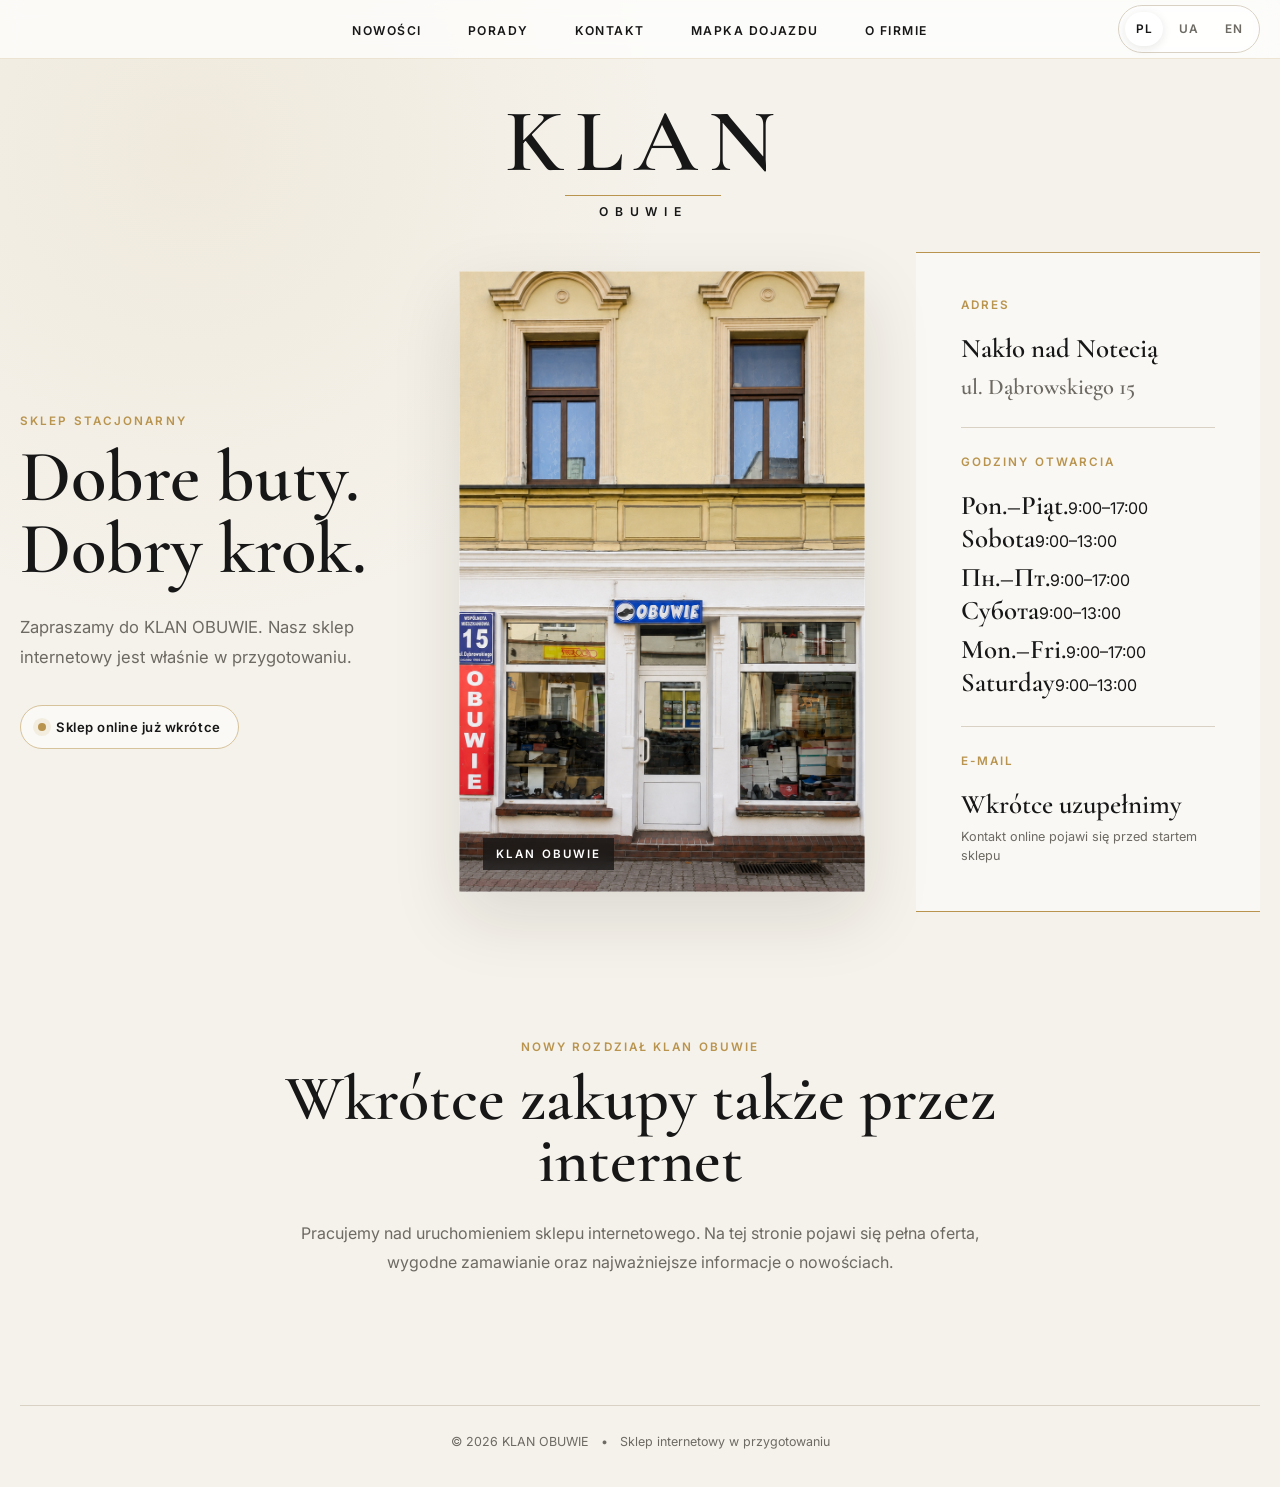
==== index.html @ e63e23c0 "Move directions to separate page and update opening hours" ====
<!doctype html>
<html lang="pl">
<head>
  <meta charset="utf-8">
  <meta name="viewport" content="width=device-width, initial-scale=1">
  <meta name="description" content="KLAN OBUWIE — sklep stacjonarny. Sklep internetowy już wkrótce.">
  <title>KLAN OBUWIE — sklep internetowy już wkrótce</title>
  <link rel="preconnect" href="https://fonts.googleapis.com">
  <link rel="preconnect" href="https://fonts.gstatic.com" crossorigin>
  <link href="https://fonts.googleapis.com/css2?family=Cormorant+Garamond:wght@500;600;700&family=Inter:wght@400;500;600&display=swap" rel="stylesheet">
  <link rel="stylesheet" href="styles.css">
  <link rel="stylesheet" href="nav.css">
  <link rel="stylesheet" href="hours.css">
</head>
<body>
  <div class="top-bar">
    <div class="top-bar-inner">
      <nav class="main-nav" aria-label="Główna nawigacja">
        <a href="#nowosci" data-i18n="navNews">Nowości</a>
        <a href="porady.html" data-i18n="navTips">Porady</a>
        <a href="#kontakt" data-i18n="navContact">Kontakt</a>
        <a href="mapka.html" data-i18n="navMap">Mapka dojazdu</a>
        <a href="#firma" data-i18n="navAbout">O firmie</a>
      </nav>

      <nav class="language-switcher" aria-label="Wybór języka">
        <button class="lang-button active" type="button" data-lang="pl" aria-pressed="true">PL</button>
        <button class="lang-button" type="button" data-lang="uk" aria-pressed="false">UA</button>
        <button class="lang-button" type="button" data-lang="en" aria-pressed="false">EN</button>
      </nav>
    </div>
  </div>

  <header class="site-header">
    <a class="brand" href="#top" aria-label="KLAN OBUWIE — strona główna">
      <span class="brand-name">KLAN</span>
      <span class="brand-subtitle">OBUWIE</span>
    </a>
  </header>

  <main id="top">
    <section class="hero" aria-labelledby="hero-title">
      <div class="hero-copy hero-copy-left">
        <p class="eyebrow" data-i18n="storeType">Sklep stacjonarny</p>
        <h1 id="hero-title" data-i18n-html="heroTitle">Dobre buty.<br>Dobry krok.</h1>
        <p class="lead" data-i18n="lead">Zapraszamy do KLAN OBUWIE. Nasz sklep internetowy jest właśnie w przygotowaniu.</p>
        <div class="launch-badge">
          <span class="launch-dot" aria-hidden="true"></span>
          <span data-i18n="launchBadge">Sklep online już wkrótce</span>
        </div>
      </div>

      <figure class="store-photo-wrap">
        <img class="store-photo" src="klanbuty1.png" alt="Front sklepu obuwniczego KLAN OBUWIE" width="1108" height="1419" data-i18n-alt="photoAlt">
        <figcaption>KLAN OBUWIE</figcaption>
      </figure>

      <aside class="info-card" aria-label="Informacje o sklepie">
        <div class="info-block">
          <span class="info-label" data-i18n="addressLabel">Adres</span>
          <strong class="address-city">Nakło nad Notecią</strong>
          <strong class="address-street">ul. Dąbrowskiego 15</strong>
        </div>
        <div class="divider"></div>
        <div class="info-block">
          <span class="info-label" data-i18n="hoursLabel">Godziny otwarcia</span>

          <div class="hours-schedule hours-pl" lang="pl">
            <div class="hours-row"><strong>Pon.–Piąt.</strong><span>9:00–17:00</span></div>
            <div class="hours-row"><strong>Sobota</strong><span>9:00–13:00</span></div>
          </div>

          <div class="hours-schedule hours-uk" lang="uk">
            <div class="hours-row"><strong>Пн.–Пт.</strong><span>9:00–17:00</span></div>
            <div class="hours-row"><strong>Субота</strong><span>9:00–13:00</span></div>
          </div>

          <div class="hours-schedule hours-en" lang="en">
            <div class="hours-row"><strong>Mon.–Fri.</strong><span>9:00–17:00</span></div>
            <div class="hours-row"><strong>Saturday</strong><span>9:00–13:00</span></div>
          </div>
        </div>
        <div class="divider"></div>
        <div class="info-block">
          <span class="info-label" data-i18n="emailLabel">E-mail</span>
          <strong data-i18n="emailValue">Wkrótce uzupełnimy</strong>
          <span class="info-note" data-i18n="emailNote">Kontakt online pojawi się przed startem sklepu</span>
        </div>
      </aside>
    </section>

    <section class="coming-soon" aria-label="Zapowiedź sklepu internetowego">
      <p class="eyebrow" data-i18n="comingEyebrow">Nowy rozdział KLAN OBUWIE</p>
      <h2 data-i18n="comingTitle">Wkrótce zakupy także przez internet</h2>
      <p data-i18n="comingText">Pracujemy nad uruchomieniem sklepu internetowego. Na tej stronie pojawi się pełna oferta, wygodne zamawianie oraz najważniejsze informacje o nowościach.</p>
    </section>
  </main>

  <footer class="site-footer">
    <span>© 2026 KLAN OBUWIE</span>
    <span class="footer-separator" aria-hidden="true">•</span>
    <span data-i18n="footerText">Sklep internetowy w przygotowaniu</span>
  </footer>

  <script src="script.js"></script>
</body>
</html>
---- styles.css ----
:root {
  --paper: #f5f2eb;
  --white: #ffffff;
  --ink: #171717;
  --muted: #6d6a63;
  --line: #d9d2c4;
  --gold: #b9944e;
  --gold-soft: #d7c39b;
  --shadow: 0 24px 70px rgba(32, 28, 20, 0.12);
}

* {
  box-sizing: border-box;
}

html {
  scroll-behavior: smooth;
}

body {
  margin: 0;
  min-height: 100vh;
  color: var(--ink);
  background:
    radial-gradient(circle at 15% 10%, rgba(185, 148, 78, 0.09), transparent 30rem),
    var(--paper);
  font-family: "Inter", system-ui, -apple-system, BlinkMacSystemFont, "Segoe UI", sans-serif;
}

img {
  display: block;
  max-width: 100%;
}

.site-header {
  width: min(1320px, calc(100% - 40px));
  margin: 0 auto;
  padding: 38px 0 24px;
  display: flex;
  justify-content: center;
  position: relative;
}

.brand {
  display: inline-flex;
  flex-direction: column;
  align-items: center;
  color: inherit;
  text-decoration: none;
  line-height: 1;
}

.brand-name {
  font-family: "Cormorant Garamond", Georgia, serif;
  font-size: clamp(3.4rem, 7vw, 6.5rem);
  font-weight: 600;
  letter-spacing: 0.12em;
  margin-right: -0.12em;
}

.brand-subtitle {
  margin-top: 8px;
  padding: 10px 34px 0;
  border-top: 1px solid var(--gold);
  font-size: 0.76rem;
  font-weight: 600;
  letter-spacing: 0.55em;
  margin-right: -0.55em;
}

.language-switcher {
  position: fixed;
  top: 24px;
  right: 28px;
  z-index: 20;
  display: inline-flex;
  align-items: center;
  gap: 6px;
  padding: 6px;
  border: 1px solid var(--line);
  border-radius: 999px;
  background: rgba(255, 255, 255, 0.72);
  backdrop-filter: blur(8px);
  box-shadow: 0 6px 20px rgba(32, 28, 20, 0.08);
}

.lang-button {
  min-width: 38px;
  height: 34px;
  padding: 0 10px;
  border: 0;
  border-radius: 999px;
  color: var(--muted);
  background: transparent;
  font: inherit;
  font-size: 0.74rem;
  font-weight: 600;
  letter-spacing: 0.08em;
  cursor: pointer;
  transition: background 160ms ease, color 160ms ease, box-shadow 160ms ease;
}

.lang-button:hover {
  color: var(--ink);
  background: rgba(185, 148, 78, 0.1);
}

.lang-button.active {
  color: var(--ink);
  background: var(--white);
  box-shadow: 0 2px 10px rgba(32, 28, 20, 0.1);
}

.hero {
  width: min(1320px, calc(100% - 40px));
  margin: 10px auto 0;
  display: grid;
  grid-template-columns: minmax(0, 0.88fr) minmax(360px, 0.92fr) minmax(0, 0.78fr);
  gap: clamp(28px, 4vw, 62px);
  align-items: center;
}

.hero-copy {
  padding: 24px 0;
}

.eyebrow,
.info-label {
  margin: 0 0 14px;
  color: var(--gold);
  font-size: 0.73rem;
  font-weight: 600;
  letter-spacing: 0.18em;
  text-transform: uppercase;
}

h1,
h2 {
  font-family: "Cormorant Garamond", Georgia, serif;
  font-weight: 600;
  line-height: 0.98;
}

h1 {
  margin: 0;
  font-size: clamp(3.1rem, 5.7vw, 6rem);
}

.lead {
  max-width: 34rem;
  margin: 28px 0 0;
  color: var(--muted);
  font-size: clamp(1rem, 1.3vw, 1.15rem);
  line-height: 1.8;
}

.launch-badge {
  width: fit-content;
  margin-top: 32px;
  padding: 13px 17px;
  display: inline-flex;
  align-items: center;
  gap: 10px;
  border: 1px solid var(--gold-soft);
  border-radius: 999px;
  background: rgba(255, 255, 255, 0.48);
  font-size: 0.82rem;
  font-weight: 600;
  letter-spacing: 0.04em;
}

.launch-dot {
  width: 8px;
  height: 8px;
  border-radius: 50%;
  background: var(--gold);
  box-shadow: 0 0 0 5px rgba(185, 148, 78, 0.12);
}

.store-photo-wrap {
  margin: 0;
  position: relative;
  overflow: hidden;
  border-radius: 2px;
  box-shadow: var(--shadow);
  background: #ddd;
}

.store-photo {
  width: 100%;
  height: min(69vh, 790px);
  min-height: 560px;
  object-fit: cover;
  object-position: center;
}

.store-photo-wrap::after {
  content: "";
  position: absolute;
  inset: 0;
  pointer-events: none;
  box-shadow: inset 0 0 0 1px rgba(255, 255, 255, 0.35);
}

figcaption {
  position: absolute;
  left: 24px;
  bottom: 22px;
  padding: 9px 13px;
  color: white;
  background: rgba(20, 20, 20, 0.74);
  backdrop-filter: blur(6px);
  font-size: 0.72rem;
  font-weight: 600;
  letter-spacing: 0.18em;
}

.info-card {
  padding: clamp(28px, 3.5vw, 46px);
  border-top: 1px solid var(--gold);
  border-bottom: 1px solid var(--gold);
  background: rgba(255, 255, 255, 0.42);
}

.info-block {
  display: flex;
  flex-direction: column;
  gap: 6px;
}

.info-block strong {
  font-family: "Cormorant Garamond", Georgia, serif;
  font-size: clamp(1.45rem, 2.1vw, 2rem);
  font-weight: 600;
}

.address-city {
  margin-bottom: 2px;
}

.address-street {
  color: var(--muted);
  font-size: clamp(1.2rem, 1.75vw, 1.6rem) !important;
}

.info-note {
  color: var(--muted);
  font-size: 0.79rem;
  line-height: 1.55;
}

.divider {
  height: 1px;
  margin: 27px 0;
  background: var(--line);
}

.coming-soon {
  width: min(880px, calc(100% - 40px));
  margin: clamp(80px, 10vw, 140px) auto;
  text-align: center;
}

.coming-soon h2 {
  margin: 0;
  font-size: clamp(2.7rem, 5vw, 4.7rem);
}

.coming-soon > p:last-child {
  max-width: 700px;
  margin: 26px auto 0;
  color: var(--muted);
  font-size: 1rem;
  line-height: 1.8;
}

.site-footer {
  width: min(1320px, calc(100% - 40px));
  margin: 0 auto;
  padding: 28px 0 38px;
  border-top: 1px solid var(--line);
  display: flex;
  justify-content: center;
  gap: 12px;
  color: var(--muted);
  font-size: 0.78rem;
}

@media (max-width: 1050px) {
  .hero {
    grid-template-columns: 1fr 1fr;
  }

  .hero-copy-left {
    grid-column: 1 / 2;
  }

  .store-photo-wrap {
    grid-column: 2 / 3;
    grid-row: 1 / 3;
  }

  .info-card {
    grid-column: 1 / 2;
  }

  .store-photo {
    height: 760px;
  }
}

@media (max-width: 760px) {
  .site-header {
    padding-top: 28px;
    flex-direction: column;
    align-items: center;
    gap: 20px;
  }

  .language-switcher {
    position: static;
    box-shadow: none;
  }

  .hero {
    grid-template-columns: 1fr;
    gap: 34px;
  }

  .hero-copy-left,
  .store-photo-wrap,
  .info-card {
    grid-column: 1;
    grid-row: auto;
  }

  .hero-copy {
    text-align: center;
  }

  .lead {
    margin-left: auto;
    margin-right: auto;
  }

  .launch-badge {
    margin-left: auto;
    margin-right: auto;
  }

  .store-photo {
    height: auto;
    min-height: 0;
    aspect-ratio: 4 / 5;
  }

  .info-card {
    text-align: center;
  }

  .site-footer {
    flex-direction: column;
    align-items: center;
    text-align: center;
  }

  .footer-separator {
    display: none;
  }
}
---- nav.css ----
.top-bar {
  width: 100%;
  border-bottom: 1px solid rgba(185, 148, 78, 0.22);
  background: rgba(255, 255, 255, 0.72);
  backdrop-filter: blur(10px);
}

.top-bar-inner {
  width: min(1320px, calc(100% - 40px));
  min-height: 58px;
  margin: 0 auto;
  display: grid;
  grid-template-columns: 1fr auto 1fr;
  align-items: center;
}

.main-nav {
  grid-column: 2;
  display: flex;
  align-items: center;
  justify-content: center;
  gap: clamp(24px, 3.6vw, 54px);
}

.main-nav a {
  position: relative;
  padding: 20px 0 18px;
  color: var(--ink);
  text-decoration: none;
  font-size: 0.76rem;
  font-weight: 600;
  letter-spacing: 0.12em;
  text-transform: uppercase;
  white-space: nowrap;
}

.main-nav a::after {
  content: "";
  position: absolute;
  left: 50%;
  right: 50%;
  bottom: 12px;
  height: 1px;
  background: var(--gold);
  transition: left 160ms ease, right 160ms ease;
}

.main-nav a:hover::after,
.main-nav a:focus-visible::after,
.main-nav a.active::after {
  left: 0;
  right: 0;
}

.main-nav a.active {
  color: var(--gold);
}

.top-bar .language-switcher {
  grid-column: 3;
  justify-self: end;
  position: static;
  z-index: auto;
  box-shadow: none;
  background: rgba(255, 255, 255, 0.42);
}

@media (max-width: 900px) {
  .top-bar-inner {
    grid-template-columns: 1fr auto;
    gap: 16px;
    padding: 9px 0;
  }

  .main-nav {
    grid-column: 1;
    justify-content: flex-start;
    gap: 24px;
    overflow-x: auto;
    scrollbar-width: none;
  }

  .main-nav::-webkit-scrollbar {
    display: none;
  }

  .main-nav a {
    padding: 12px 0;
  }

  .top-bar .language-switcher {
    grid-column: 2;
  }
}

@media (max-width: 600px) {
  .top-bar-inner {
    width: min(100% - 24px, 1320px);
    grid-template-columns: 1fr;
    gap: 8px;
  }

  .main-nav {
    grid-column: 1;
    width: 100%;
    justify-content: flex-start;
    gap: 22px;
    order: 2;
  }

  .top-bar .language-switcher {
    grid-column: 1;
    justify-self: end;
    order: 1;
  }

  .site-header .language-switcher {
    display: none;
  }
}
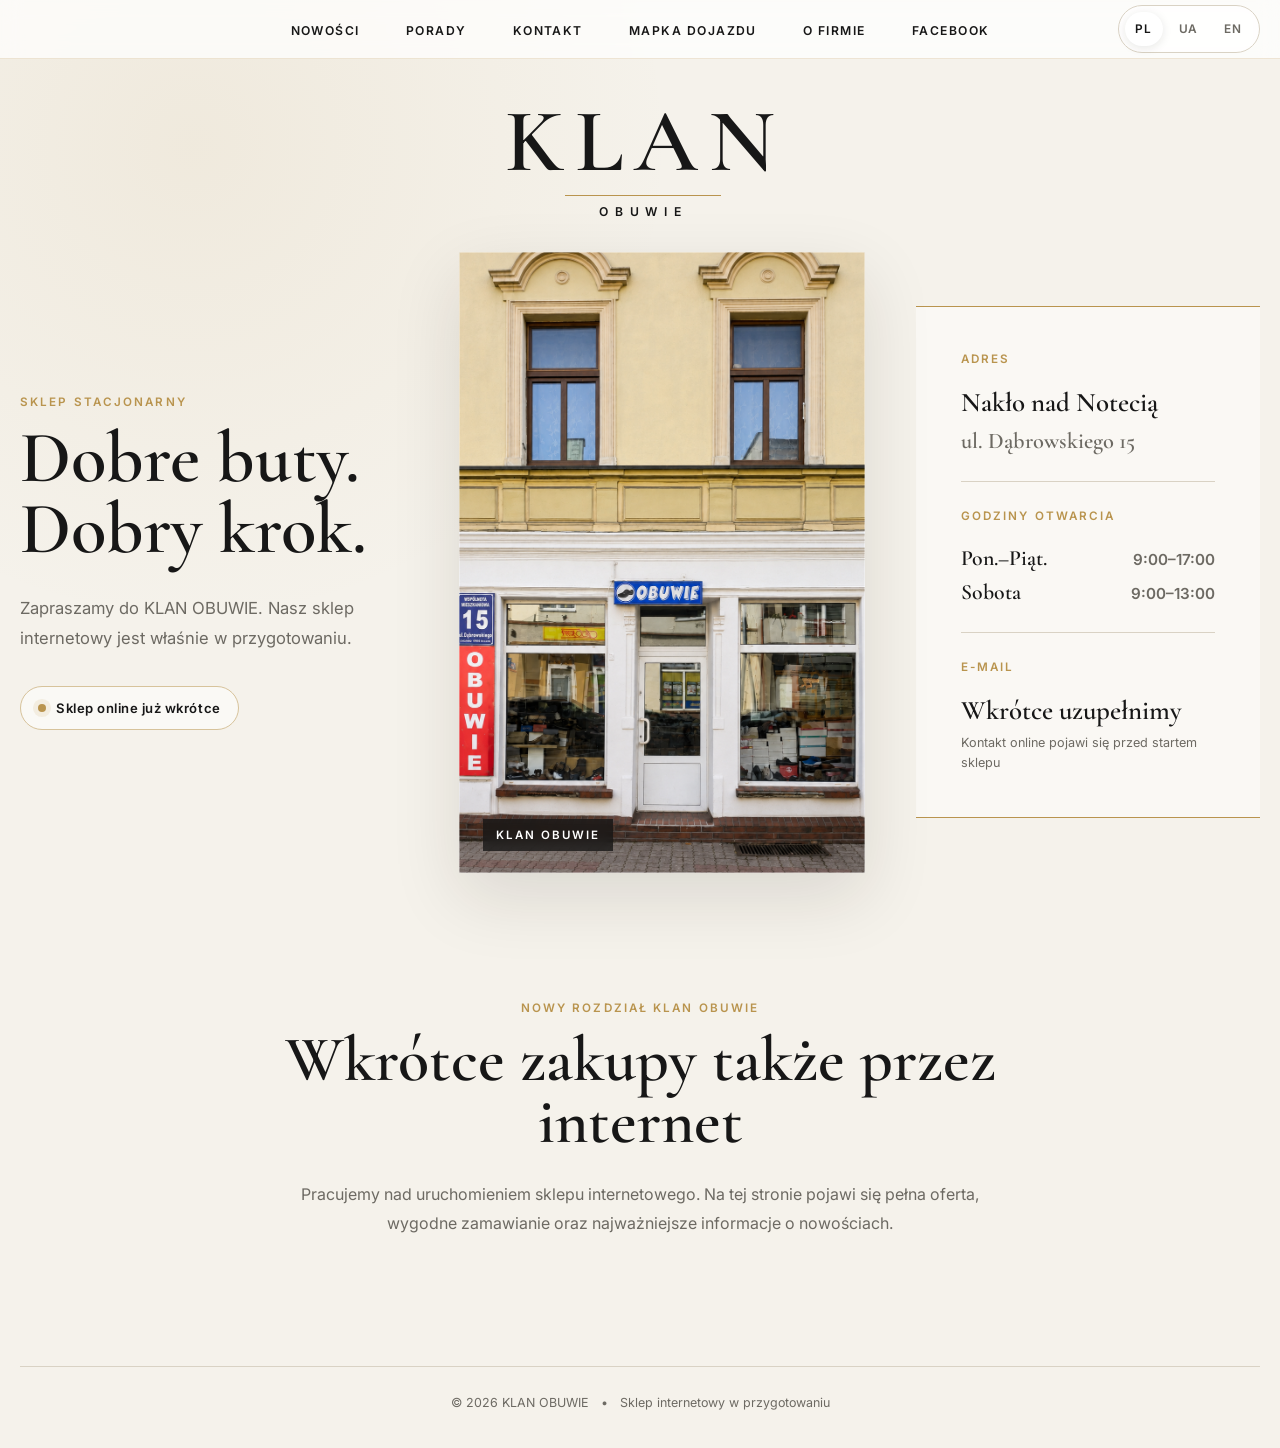
==== commit 95316286: "Add Facebook link to top navigation" ====
--- a/index.html
+++ b/index.html
@@ -21,6 +21,7 @@
         <a href="#kontakt" data-i18n="navContact">Kontakt</a>
         <a href="mapka.html" data-i18n="navMap">Mapka dojazdu</a>
         <a href="#firma" data-i18n="navAbout">O firmie</a>
+        <a href="https://www.facebook.com/profile.php?id=100041169833070" target="_blank" rel="noopener noreferrer" aria-label="Facebook — Moje Buty Nakło">Facebook</a>
       </nav>
 
       <nav class="language-switcher" aria-label="Wybór języka">
@@ -104,4 +105,4 @@
 
   <script src="script.js"></script>
 </body>
-</html>
+</html>
--- a/hours.css
+++ b/hours.css
@@ -0,0 +1,36 @@
+.hours-schedule {
+  display: none;
+  margin-top: 2px;
+}
+
+html[lang="pl"] .hours-pl,
+html[lang="uk"] .hours-uk,
+html[lang="en"] .hours-en {
+  display: grid;
+  gap: 8px;
+}
+
+.hours-row {
+  display: grid;
+  grid-template-columns: minmax(0, 1fr) auto;
+  align-items: baseline;
+  gap: 18px;
+}
+
+.hours-row strong {
+  font-size: clamp(1.2rem, 1.7vw, 1.55rem) !important;
+}
+
+.hours-row span {
+  color: var(--muted);
+  font-size: 0.95rem;
+  font-weight: 600;
+  white-space: nowrap;
+}
+
+@media (max-width: 760px) {
+  .hours-row {
+    grid-template-columns: 1fr;
+    gap: 2px;
+  }
+}
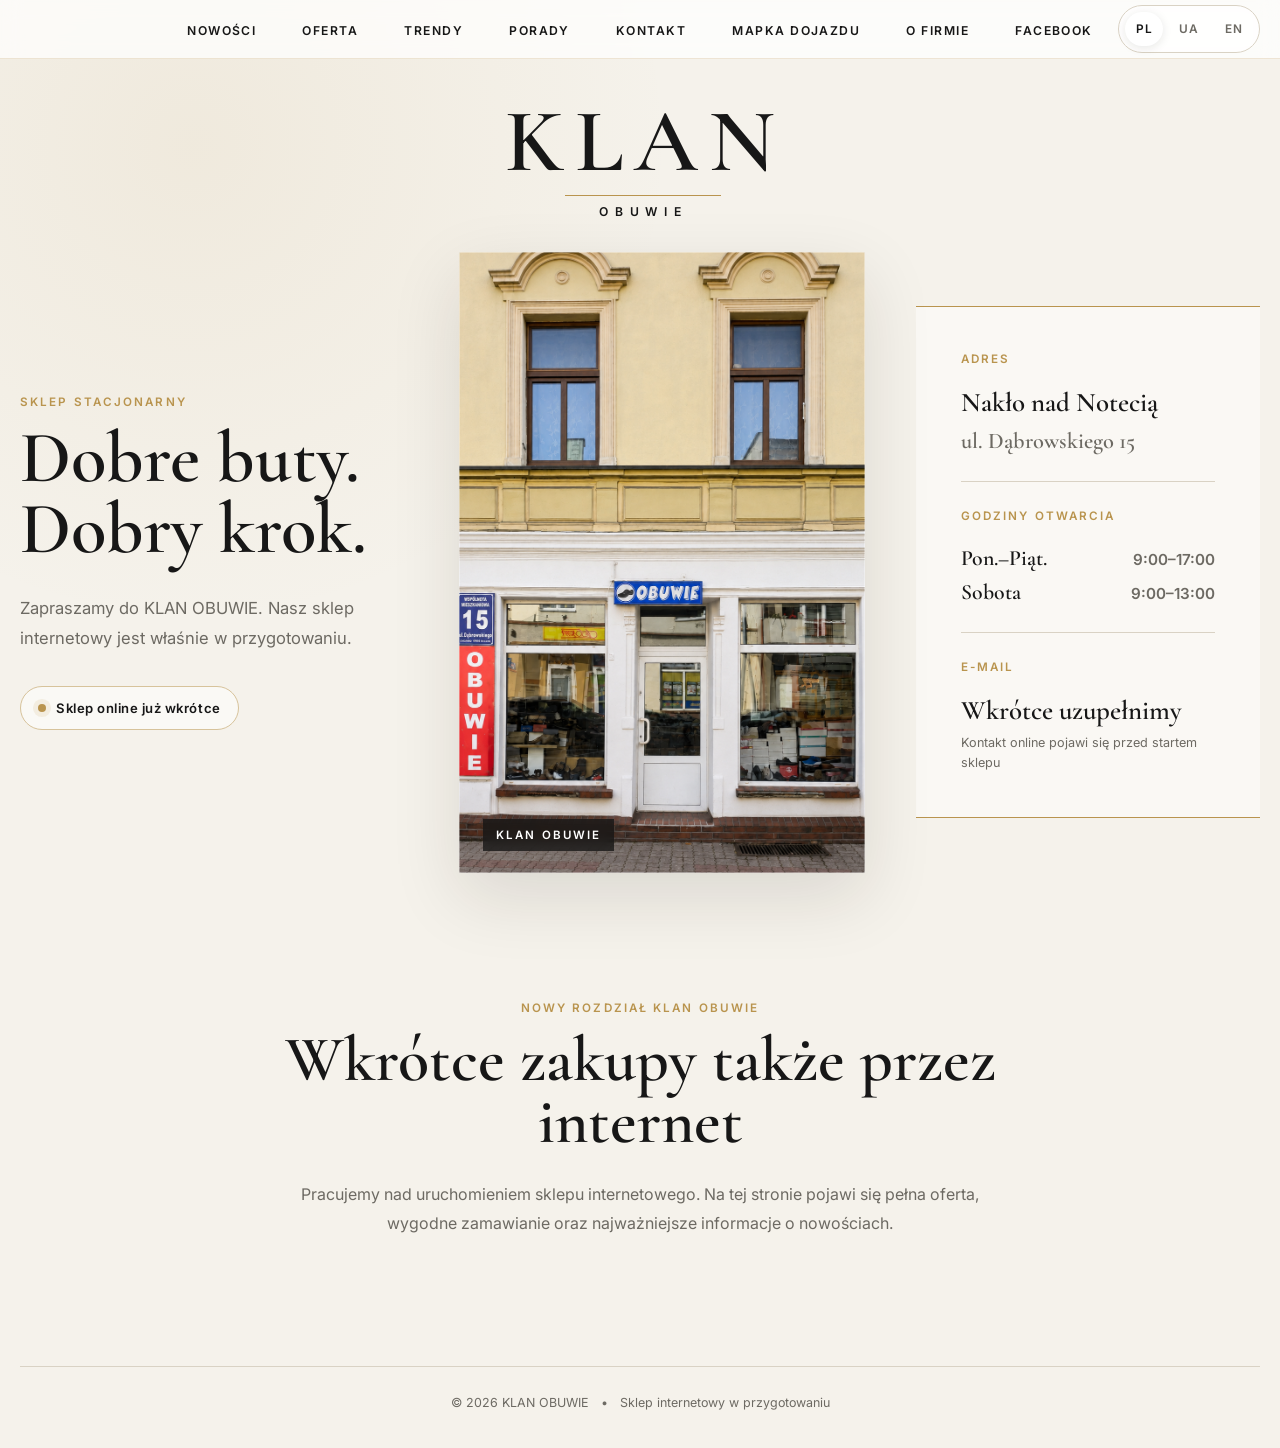
==== commit 1c148c0c: "Dodaj Oferta i Trendy do menu strony głównej" ====
--- a/index.html
+++ b/index.html
@@ -104,5 +104,6 @@
   </footer>
 
   <script src="script.js"></script>
+  <script src="menu-extra.js"></script>
 </body>
 </html>
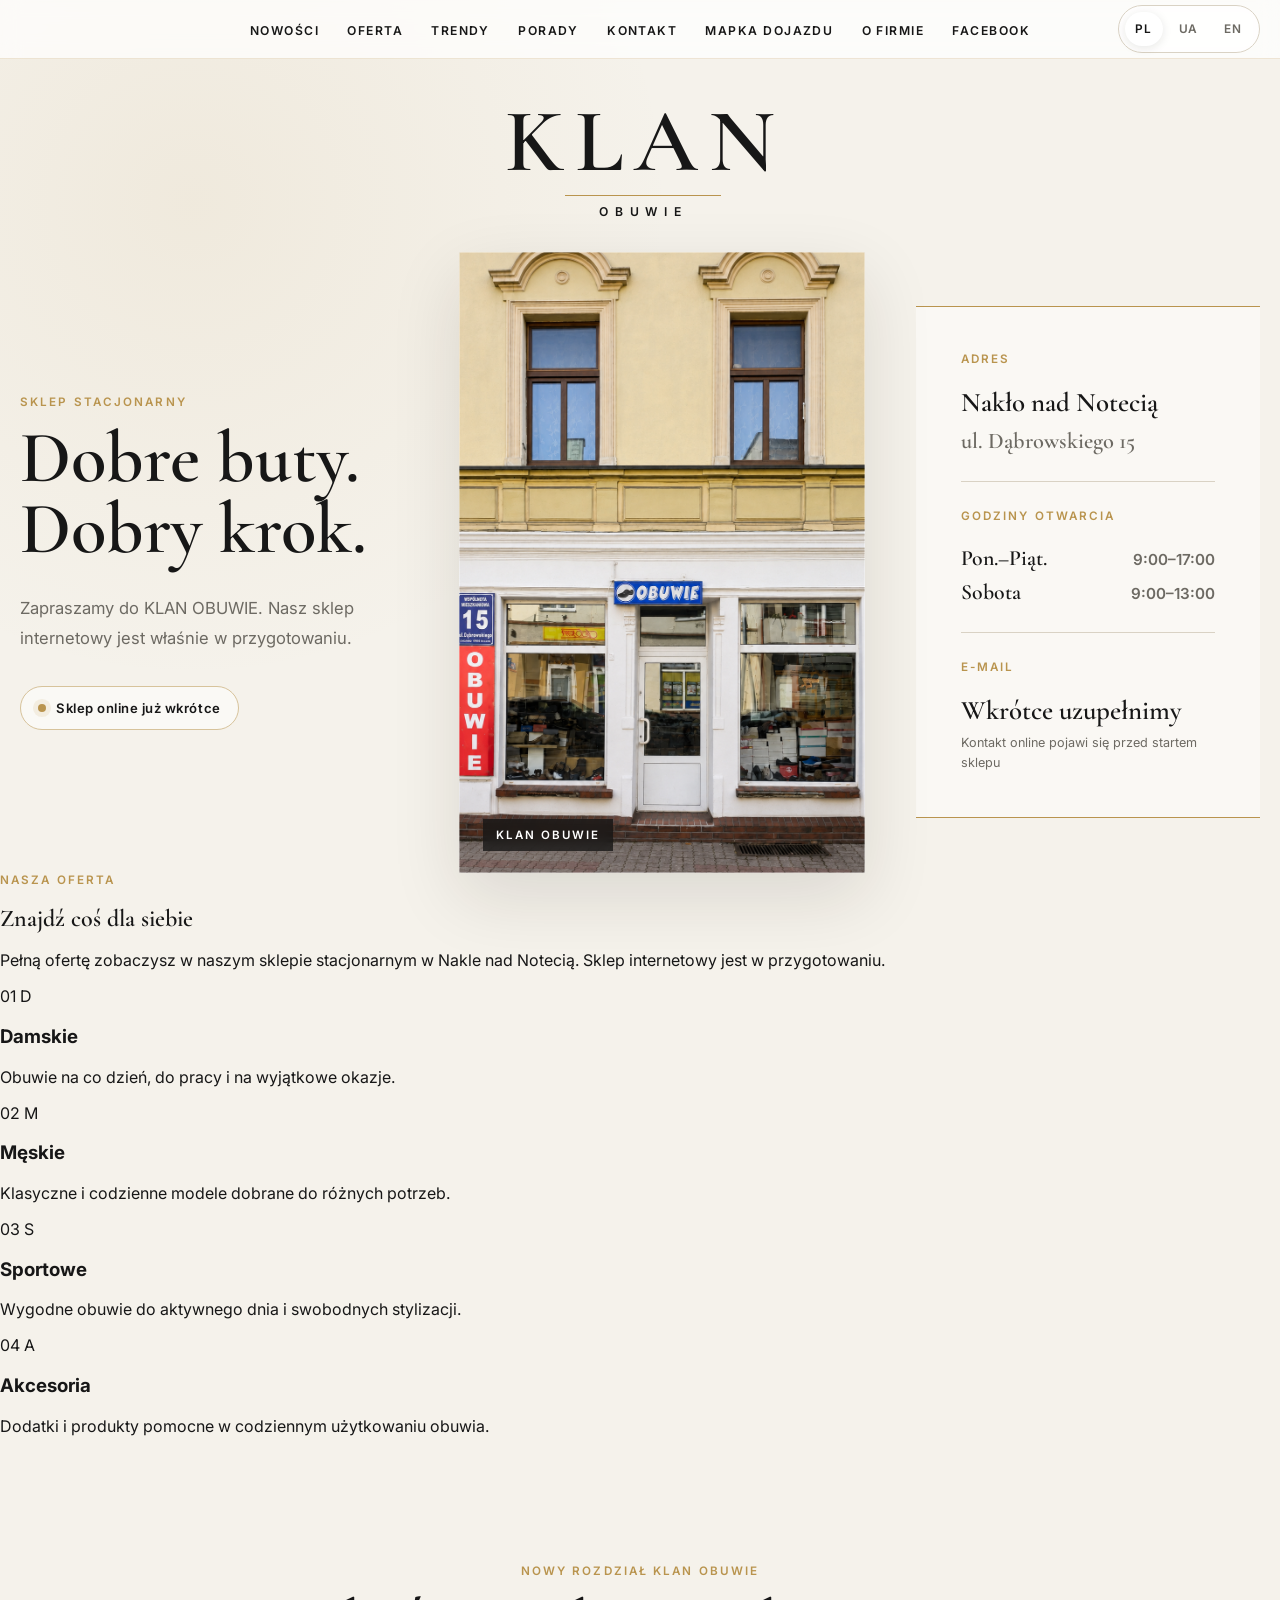
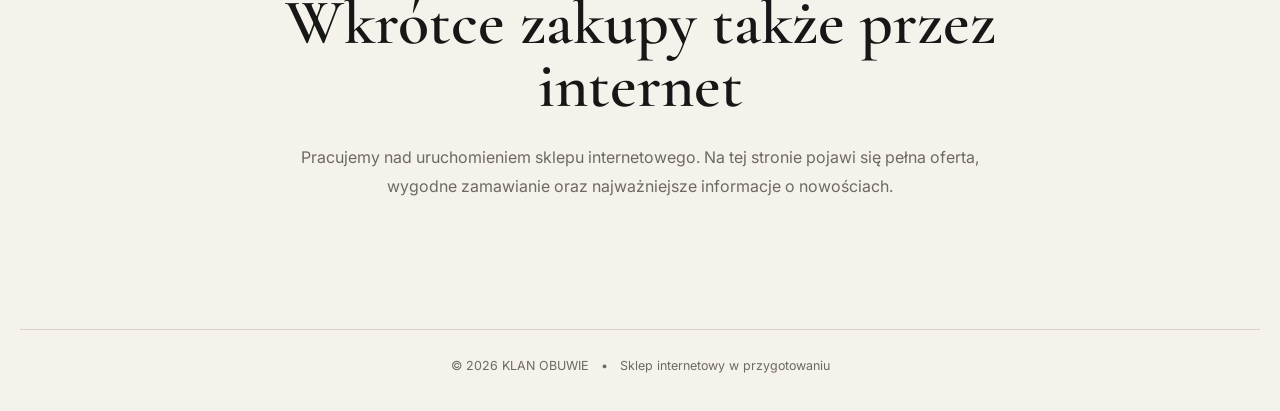
==== commit 0b55a063: "Add offer section and local business SEO" ====
--- a/index.html
+++ b/index.html
@@ -3,7 +3,7 @@
 <head>
   <meta charset="utf-8">
   <meta name="viewport" content="width=device-width, initial-scale=1">
-  <meta name="description" content="KLAN OBUWIE — sklep stacjonarny. Sklep internetowy już wkrótce.">
+  <meta name="description" content="KLAN OBUWIE — sklep obuwniczy w Nakle nad Notecią przy ul. Dąbrowskiego 15. Obuwie damskie, męskie, sportowe i akcesoria.">
   <title>KLAN OBUWIE — sklep internetowy już wkrótce</title>
   <link rel="preconnect" href="https://fonts.googleapis.com">
   <link rel="preconnect" href="https://fonts.gstatic.com" crossorigin>
@@ -11,6 +11,40 @@
   <link rel="stylesheet" href="styles.css">
   <link rel="stylesheet" href="nav.css">
   <link rel="stylesheet" href="hours.css">
+  <link rel="stylesheet" href="home-sections.css">
+
+  <script type="application/ld+json">
+  {
+    "@context": "https://schema.org",
+    "@type": "ShoeStore",
+    "name": "KLAN OBUWIE",
+    "url": "https://butyonline.com.pl/",
+    "image": "https://butyonline.com.pl/klanbuty1.png",
+    "address": {
+      "@type": "PostalAddress",
+      "streetAddress": "ul. Dąbrowskiego 15",
+      "addressLocality": "Nakło nad Notecią",
+      "addressCountry": "PL"
+    },
+    "openingHoursSpecification": [
+      {
+        "@type": "OpeningHoursSpecification",
+        "dayOfWeek": ["Monday", "Tuesday", "Wednesday", "Thursday", "Friday"],
+        "opens": "09:00",
+        "closes": "17:00"
+      },
+      {
+        "@type": "OpeningHoursSpecification",
+        "dayOfWeek": "Saturday",
+        "opens": "09:00",
+        "closes": "13:00"
+      }
+    ],
+    "sameAs": [
+      "https://www.facebook.com/profile.php?id=100041169833070"
+    ]
+  }
+  </script>
 </head>
 <body>
   <div class="top-bar">
@@ -90,6 +124,44 @@
       </aside>
     </section>
 
+    <section class="offer-section" id="oferta" aria-labelledby="offer-title">
+      <div class="offer-heading">
+        <p class="eyebrow" data-home-i18n="offerEyebrow">Nasza oferta</p>
+        <h2 id="offer-title" data-home-i18n="offerTitle">Znajdź coś dla siebie</h2>
+        <p data-home-i18n="offerLead">Pełną ofertę zobaczysz w naszym sklepie stacjonarnym w Nakle nad Notecią. Sklep internetowy jest w przygotowaniu.</p>
+      </div>
+
+      <div class="offer-grid">
+        <article class="offer-card">
+          <span class="offer-index">01</span>
+          <span class="offer-letter" aria-hidden="true">D</span>
+          <h3 data-home-i18n="offerWomen">Damskie</h3>
+          <p data-home-i18n="offerWomenText">Obuwie na co dzień, do pracy i na wyjątkowe okazje.</p>
+        </article>
+
+        <article class="offer-card">
+          <span class="offer-index">02</span>
+          <span class="offer-letter" aria-hidden="true">M</span>
+          <h3 data-home-i18n="offerMen">Męskie</h3>
+          <p data-home-i18n="offerMenText">Klasyczne i codzienne modele dobrane do różnych potrzeb.</p>
+        </article>
+
+        <article class="offer-card">
+          <span class="offer-index">03</span>
+          <span class="offer-letter" aria-hidden="true">S</span>
+          <h3 data-home-i18n="offerSport">Sportowe</h3>
+          <p data-home-i18n="offerSportText">Wygodne obuwie do aktywnego dnia i swobodnych stylizacji.</p>
+        </article>
+
+        <article class="offer-card">
+          <span class="offer-index">04</span>
+          <span class="offer-letter" aria-hidden="true">A</span>
+          <h3 data-home-i18n="offerAccessories">Akcesoria</h3>
+          <p data-home-i18n="offerAccessoriesText">Dodatki i produkty pomocne w codziennym użytkowaniu obuwia.</p>
+        </article>
+      </div>
+    </section>
+
     <section class="coming-soon" aria-label="Zapowiedź sklepu internetowego">
       <p class="eyebrow" data-i18n="comingEyebrow">Nowy rozdział KLAN OBUWIE</p>
       <h2 data-i18n="comingTitle">Wkrótce zakupy także przez internet</h2>
@@ -105,5 +177,6 @@
 
   <script src="script.js"></script>
   <script src="menu-extra.js"></script>
+  <script src="home-sections.js"></script>
 </body>
 </html>
--- a/nav.css
+++ b/nav.css
@@ -19,7 +19,7 @@
   display: flex;
   align-items: center;
   justify-content: center;
-  gap: clamp(24px, 3.6vw, 54px);
+  gap: clamp(16px, 2.2vw, 34px);
 }
 
 .main-nav a {
@@ -65,7 +65,7 @@
   background: rgba(255, 255, 255, 0.42);
 }
 
-@media (max-width: 900px) {
+@media (max-width: 1100px) {
   .top-bar-inner {
     grid-template-columns: 1fr auto;
     gap: 16px;
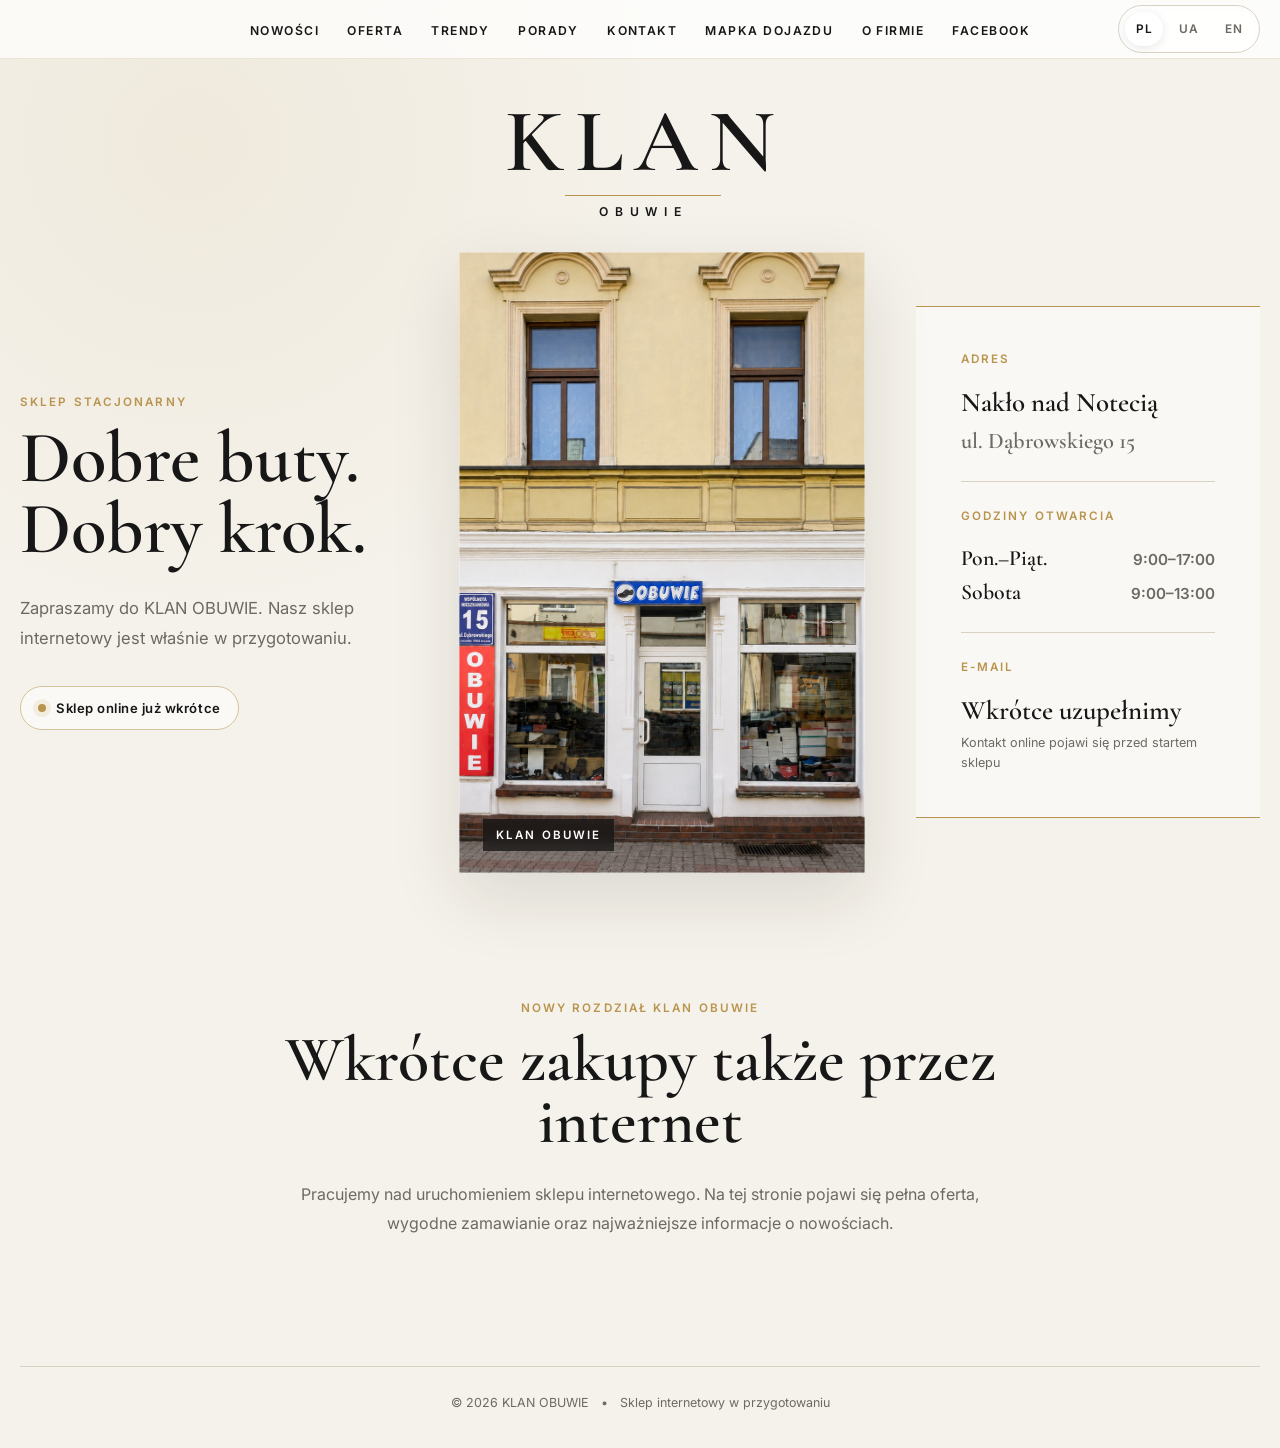
==== commit c27894dd: "Move offer section to separate page" ====
--- a/index.html
+++ b/index.html
@@ -11,7 +11,6 @@
   <link rel="stylesheet" href="styles.css">
   <link rel="stylesheet" href="nav.css">
   <link rel="stylesheet" href="hours.css">
-  <link rel="stylesheet" href="home-sections.css">
 
   <script type="application/ld+json">
   {
@@ -124,44 +123,6 @@
       </aside>
     </section>
 
-    <section class="offer-section" id="oferta" aria-labelledby="offer-title">
-      <div class="offer-heading">
-        <p class="eyebrow" data-home-i18n="offerEyebrow">Nasza oferta</p>
-        <h2 id="offer-title" data-home-i18n="offerTitle">Znajdź coś dla siebie</h2>
-        <p data-home-i18n="offerLead">Pełną ofertę zobaczysz w naszym sklepie stacjonarnym w Nakle nad Notecią. Sklep internetowy jest w przygotowaniu.</p>
-      </div>
-
-      <div class="offer-grid">
-        <article class="offer-card">
-          <span class="offer-index">01</span>
-          <span class="offer-letter" aria-hidden="true">D</span>
-          <h3 data-home-i18n="offerWomen">Damskie</h3>
-          <p data-home-i18n="offerWomenText">Obuwie na co dzień, do pracy i na wyjątkowe okazje.</p>
-        </article>
-
-        <article class="offer-card">
-          <span class="offer-index">02</span>
-          <span class="offer-letter" aria-hidden="true">M</span>
-          <h3 data-home-i18n="offerMen">Męskie</h3>
-          <p data-home-i18n="offerMenText">Klasyczne i codzienne modele dobrane do różnych potrzeb.</p>
-        </article>
-
-        <article class="offer-card">
-          <span class="offer-index">03</span>
-          <span class="offer-letter" aria-hidden="true">S</span>
-          <h3 data-home-i18n="offerSport">Sportowe</h3>
-          <p data-home-i18n="offerSportText">Wygodne obuwie do aktywnego dnia i swobodnych stylizacji.</p>
-        </article>
-
-        <article class="offer-card">
-          <span class="offer-index">04</span>
-          <span class="offer-letter" aria-hidden="true">A</span>
-          <h3 data-home-i18n="offerAccessories">Akcesoria</h3>
-          <p data-home-i18n="offerAccessoriesText">Dodatki i produkty pomocne w codziennym użytkowaniu obuwia.</p>
-        </article>
-      </div>
-    </section>
-
     <section class="coming-soon" aria-label="Zapowiedź sklepu internetowego">
       <p class="eyebrow" data-i18n="comingEyebrow">Nowy rozdział KLAN OBUWIE</p>
       <h2 data-i18n="comingTitle">Wkrótce zakupy także przez internet</h2>
@@ -177,6 +138,5 @@
 
   <script src="script.js"></script>
   <script src="menu-extra.js"></script>
-  <script src="home-sections.js"></script>
 </body>
 </html>
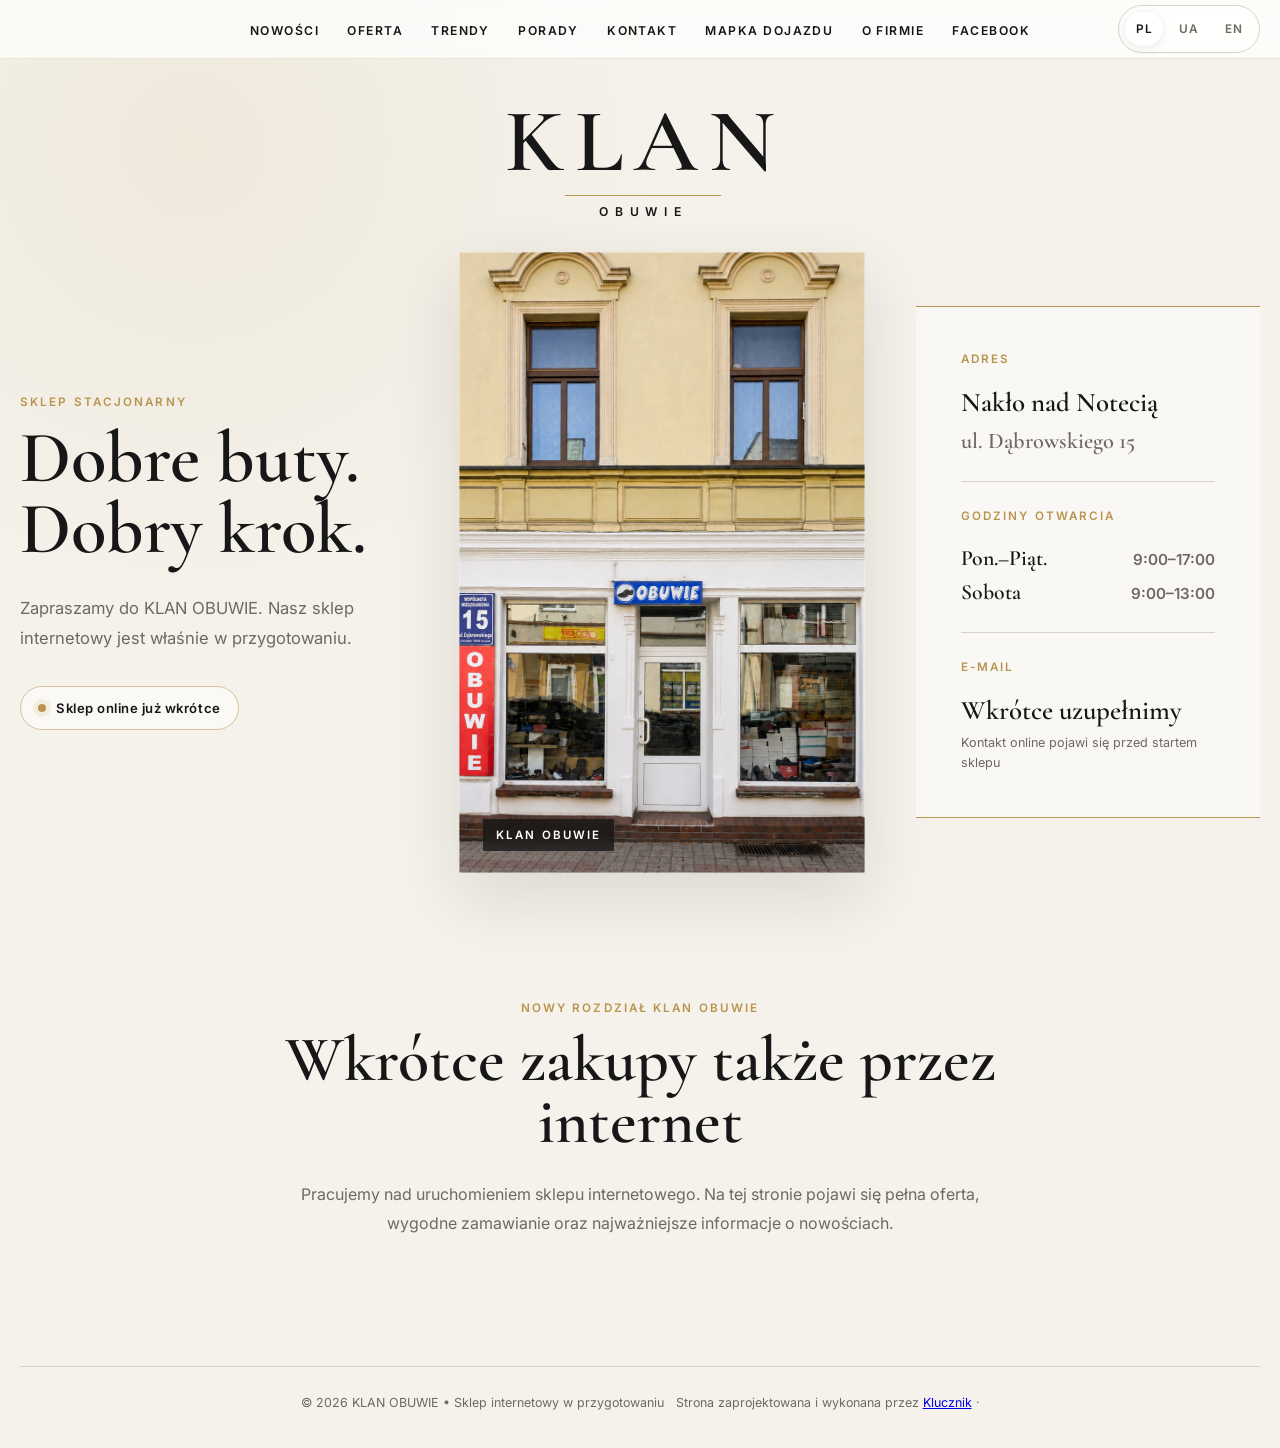
==== commit eae1e5fe: "Add creator credit to homepage footer" ====
--- a/index.html
+++ b/index.html
@@ -130,10 +130,15 @@
     </section>
   </main>
 
-  <footer class="site-footer">
-    <span>© 2026 KLAN OBUWIE</span>
-    <span class="footer-separator" aria-hidden="true">•</span>
-    <span data-i18n="footerText">Sklep internetowy w przygotowaniu</span>
+  <footer class="site-footer home-footer">
+    <div class="footer-main">
+      <span>© 2026 KLAN OBUWIE</span>
+      <span class="footer-separator" aria-hidden="true">•</span>
+      <span data-i18n="footerText">Sklep internetowy w przygotowaniu</span>
+    </div>
+    <div class="creator-credit">
+      Strona zaprojektowana i wykonana przez <a href="mailto:hertznaklo@gmail.com" title="Napisz do Klucznik">Klucznik</a> ·
+    </div>
   </footer>
 
   <script src="script.js"></script>
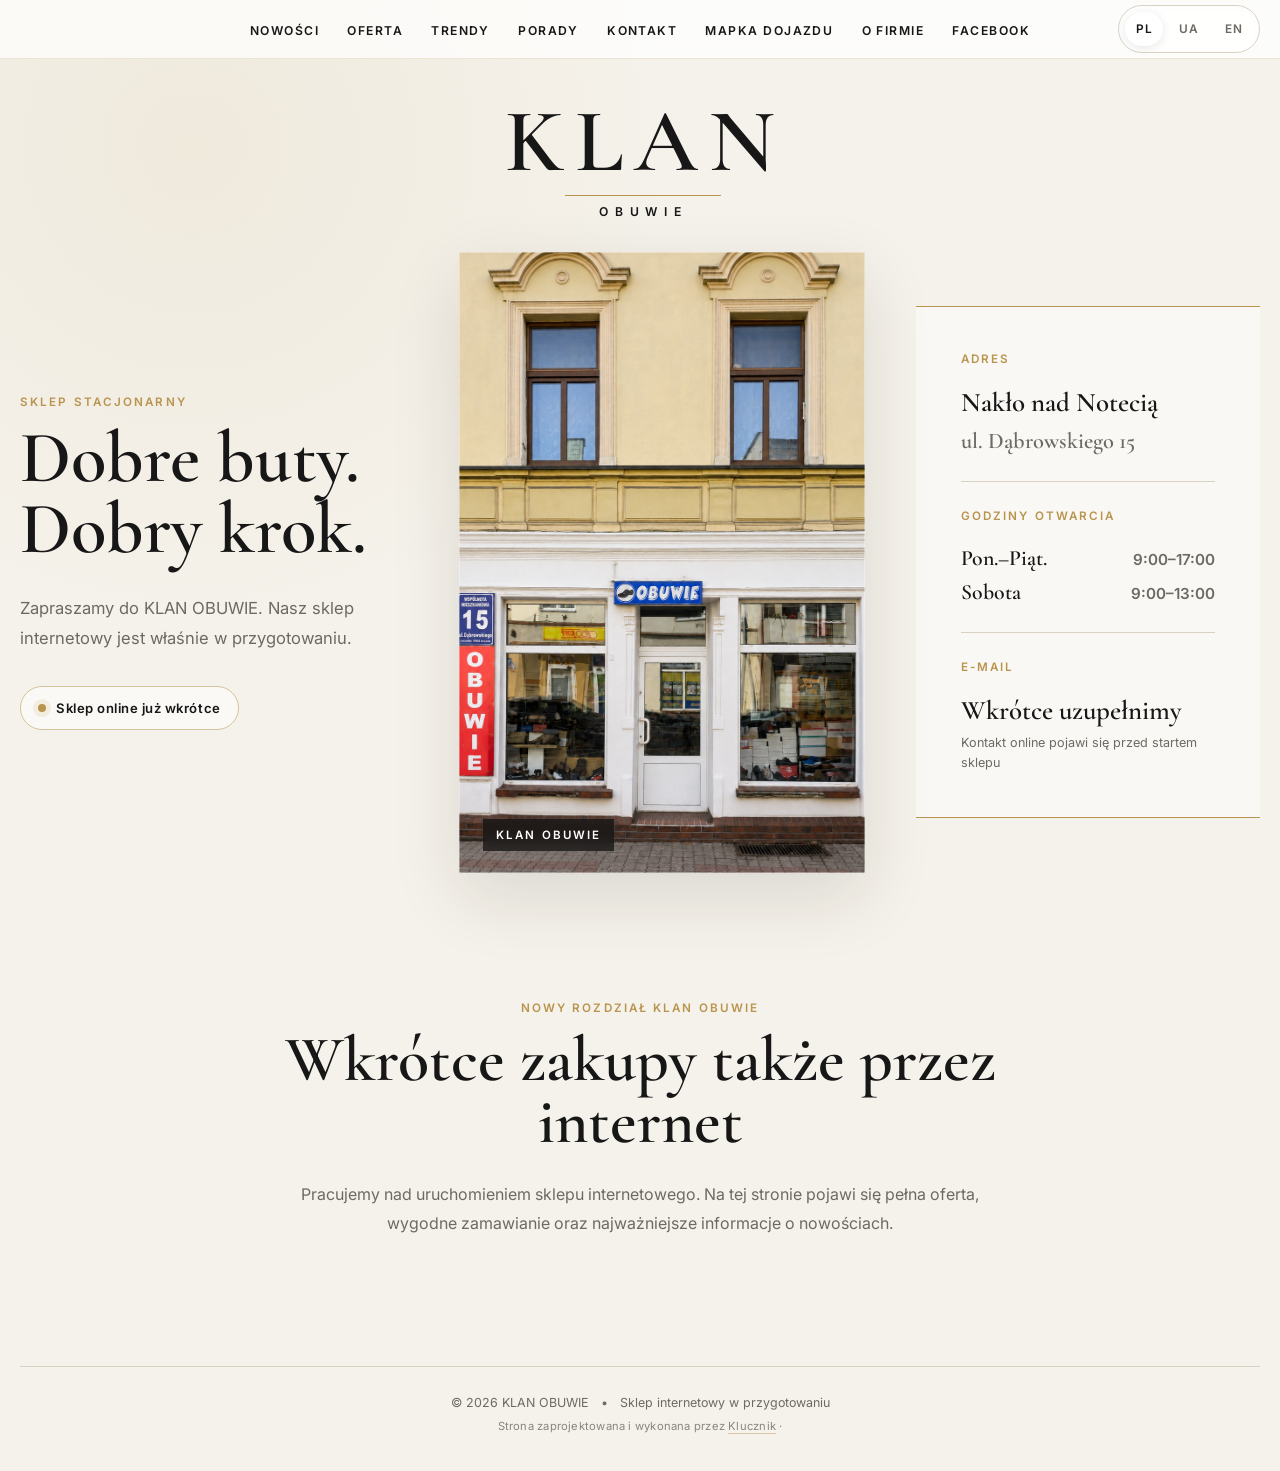
==== commit 39c6a77e: "Add social sharing metadata and creator email subject" ====
--- a/index.html
+++ b/index.html
@@ -5,6 +5,25 @@
   <meta name="viewport" content="width=device-width, initial-scale=1">
   <meta name="description" content="KLAN OBUWIE — sklep obuwniczy w Nakle nad Notecią przy ul. Dąbrowskiego 15. Obuwie damskie, męskie, sportowe i akcesoria.">
   <title>KLAN OBUWIE — sklep internetowy już wkrótce</title>
+
+  <link rel="canonical" href="https://butyonline.com.pl/">
+
+  <meta property="og:type" content="website">
+  <meta property="og:site_name" content="KLAN OBUWIE">
+  <meta property="og:title" content="KLAN OBUWIE — Nakło nad Notecią">
+  <meta property="og:description" content="Sklep obuwniczy KLAN OBUWIE przy ul. Dąbrowskiego 15 w Nakle nad Notecią. Sklep internetowy już wkrótce.">
+  <meta property="og:url" content="https://butyonline.com.pl/">
+  <meta property="og:image" content="https://butyonline.com.pl/klanbuty1.png">
+  <meta property="og:image:width" content="1108">
+  <meta property="og:image:height" content="1419">
+  <meta property="og:image:alt" content="Front sklepu KLAN OBUWIE w Nakle nad Notecią">
+  <meta property="og:locale" content="pl_PL">
+
+  <meta name="twitter:card" content="summary_large_image">
+  <meta name="twitter:title" content="KLAN OBUWIE — Nakło nad Notecią">
+  <meta name="twitter:description" content="Sklep obuwniczy KLAN OBUWIE przy ul. Dąbrowskiego 15 w Nakle nad Notecią. Sklep internetowy już wkrótce.">
+  <meta name="twitter:image" content="https://butyonline.com.pl/klanbuty1.png">
+
   <link rel="preconnect" href="https://fonts.googleapis.com">
   <link rel="preconnect" href="https://fonts.gstatic.com" crossorigin>
   <link href="https://fonts.googleapis.com/css2?family=Cormorant+Garamond:wght@500;600;700&family=Inter:wght@400;500;600&display=swap" rel="stylesheet">
@@ -49,11 +68,11 @@
   <div class="top-bar">
     <div class="top-bar-inner">
       <nav class="main-nav" aria-label="Główna nawigacja">
-        <a href="#nowosci" data-i18n="navNews">Nowości</a>
+        <a href="nowosci.html" data-i18n="navNews">Nowości</a>
         <a href="porady.html" data-i18n="navTips">Porady</a>
-        <a href="#kontakt" data-i18n="navContact">Kontakt</a>
+        <a href="kontakt.html" data-i18n="navContact">Kontakt</a>
         <a href="mapka.html" data-i18n="navMap">Mapka dojazdu</a>
-        <a href="#firma" data-i18n="navAbout">O firmie</a>
+        <a href="o-firmie.html" data-i18n="navAbout">O firmie</a>
         <a href="https://www.facebook.com/profile.php?id=100041169833070" target="_blank" rel="noopener noreferrer" aria-label="Facebook — Moje Buty Nakło">Facebook</a>
       </nav>
 
@@ -137,7 +156,7 @@
       <span data-i18n="footerText">Sklep internetowy w przygotowaniu</span>
     </div>
     <div class="creator-credit">
-      Strona zaprojektowana i wykonana przez <a href="mailto:hertznaklo@gmail.com" title="Napisz do Klucznik">Klucznik</a> ·
+      Strona zaprojektowana i wykonana przez <a href="mailto:hertznaklo@gmail.com?subject=Zapytanie%20o%20wykonanie%20strony%20internetowej" title="Napisz do Klucznik">Klucznik</a> ·
     </div>
   </footer>
 
--- a/styles.css
+++ b/styles.css
@@ -286,6 +286,39 @@
   font-size: 0.78rem;
 }
 
+.home-footer {
+  flex-direction: column;
+  align-items: center;
+  gap: 9px;
+  text-align: center;
+}
+
+.footer-main {
+  display: flex;
+  justify-content: center;
+  align-items: center;
+  gap: 12px;
+}
+
+.creator-credit {
+  color: rgba(109, 106, 99, 0.8);
+  font-size: 0.7rem;
+  letter-spacing: 0.02em;
+}
+
+.creator-credit a {
+  color: inherit;
+  text-decoration: none;
+  border-bottom: 1px solid rgba(185, 148, 78, 0.45);
+  transition: color 160ms ease, border-color 160ms ease;
+}
+
+.creator-credit a:hover,
+.creator-credit a:focus-visible {
+  color: var(--gold);
+  border-bottom-color: var(--gold);
+}
+
 @media (max-width: 1050px) {
   .hero {
     grid-template-columns: 1fr 1fr;
@@ -364,6 +397,11 @@
     text-align: center;
   }
 
+  .footer-main {
+    flex-direction: column;
+    gap: 6px;
+  }
+
   .footer-separator {
     display: none;
   }
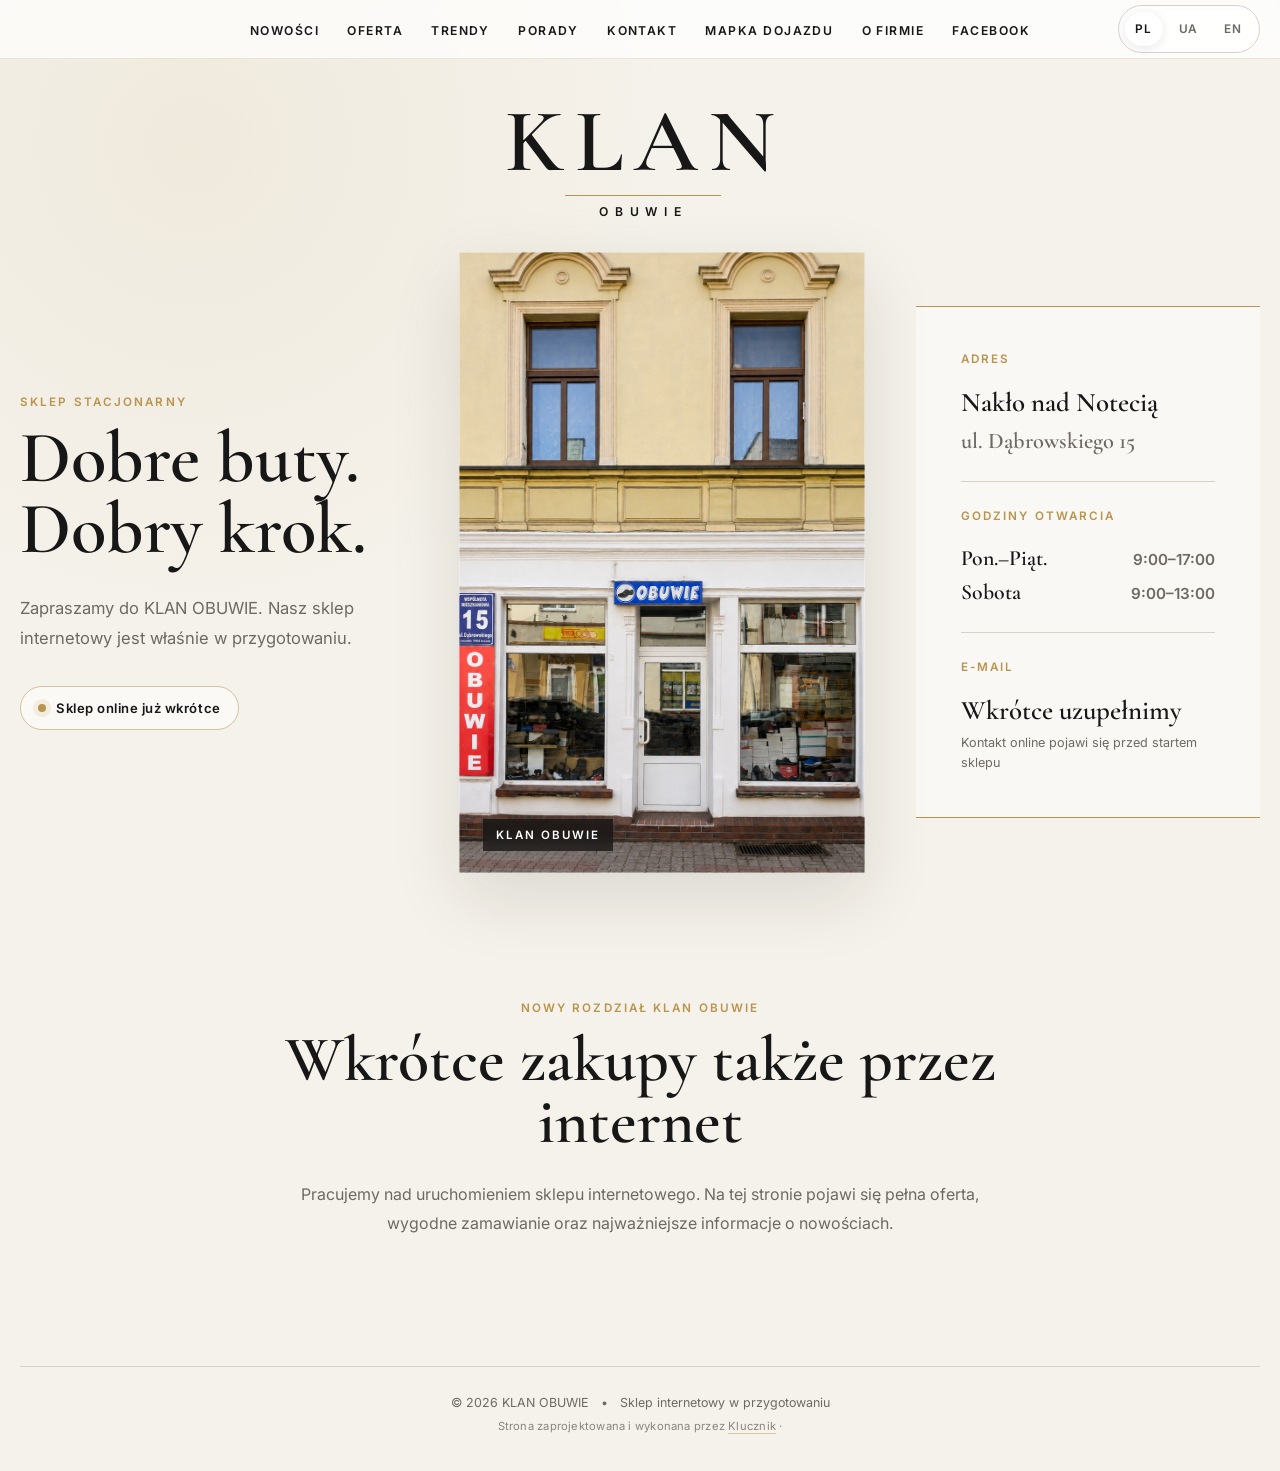
==== commit 4f498f72: "Add static favicon links to page head" ====
--- a/index.html
+++ b/index.html
@@ -6,6 +6,9 @@
   <meta name="description" content="KLAN OBUWIE — sklep obuwniczy w Nakle nad Notecią przy ul. Dąbrowskiego 15. Obuwie damskie, męskie, sportowe i akcesoria.">
   <title>KLAN OBUWIE — sklep internetowy już wkrótce</title>
 
+  <link rel="icon" type="image/png" href="/dama01.png?v=20260830-2">
+  <link rel="shortcut icon" type="image/png" href="/dama01.png?v=20260830-2">
+  <link rel="apple-touch-icon" href="/dama01.png?v=20260830-2">
   <link rel="canonical" href="https://butyonline.com.pl/">
 
   <meta property="og:type" content="website">
